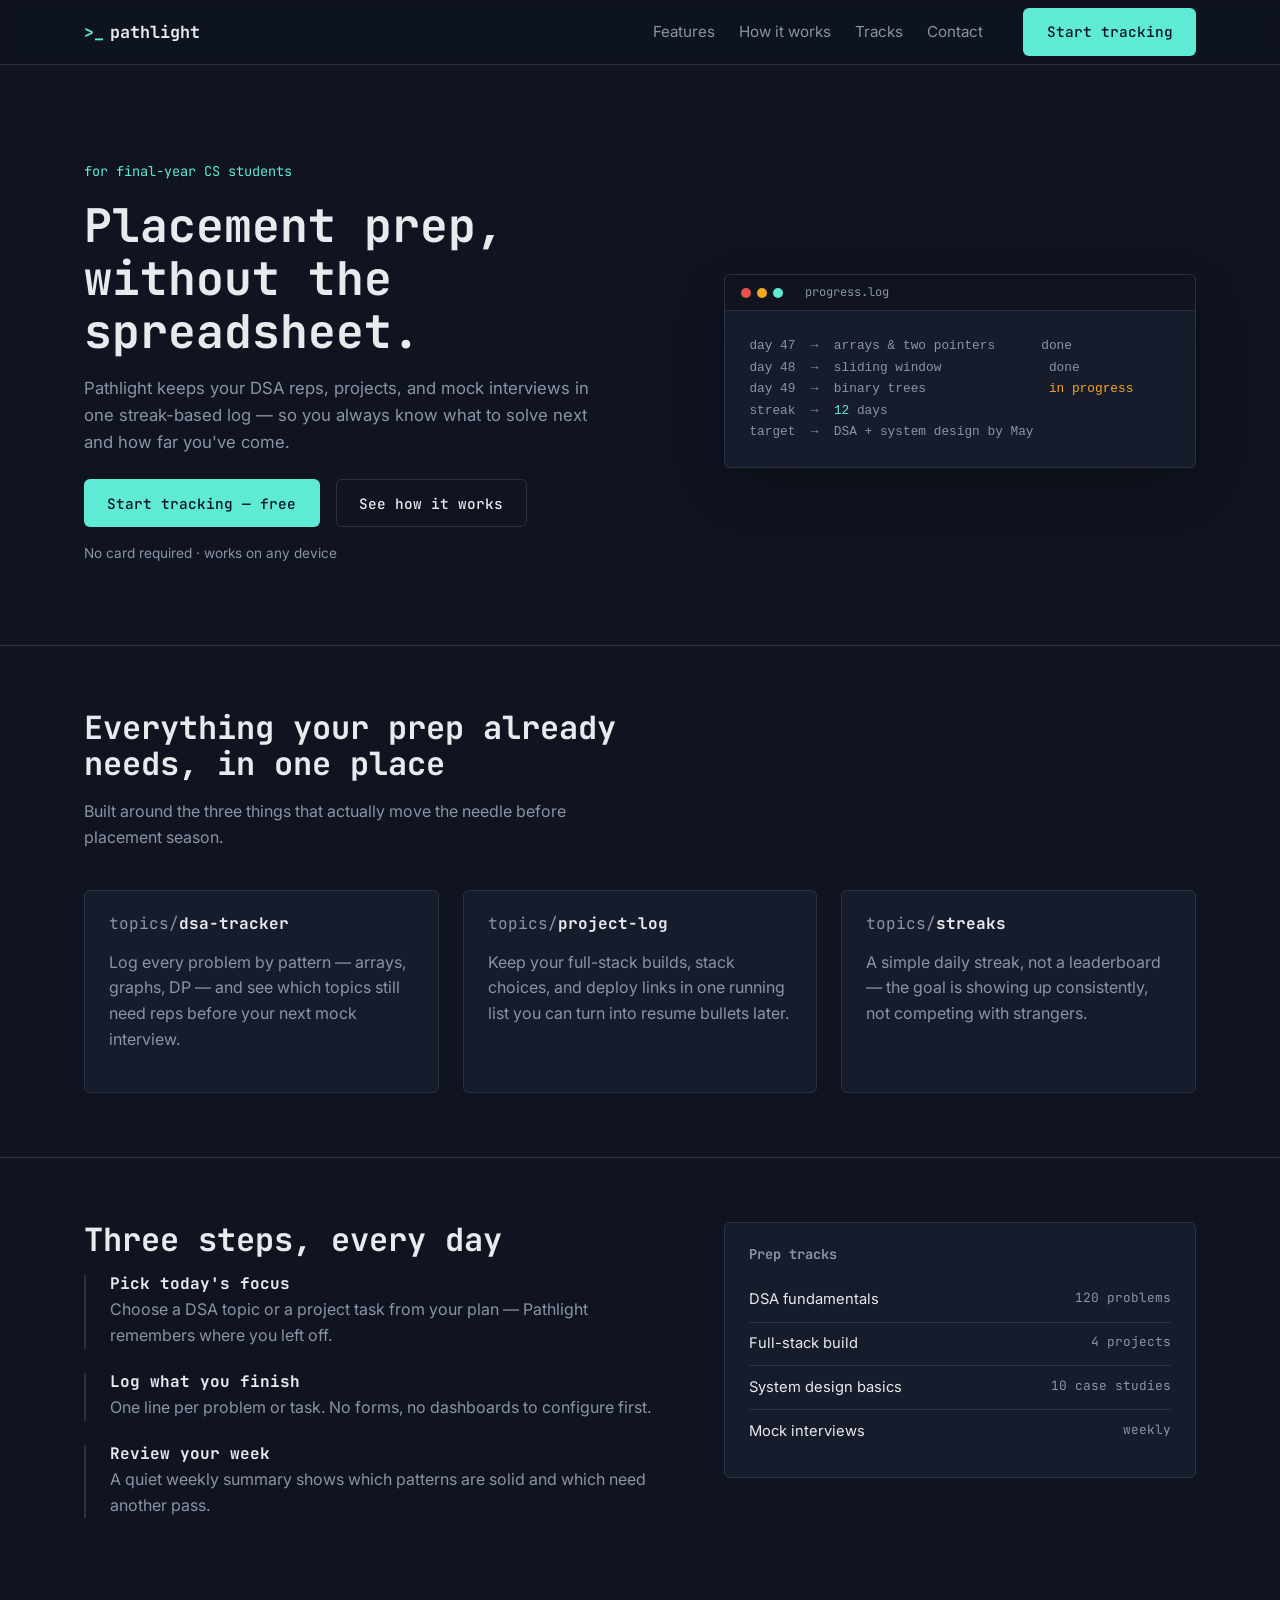
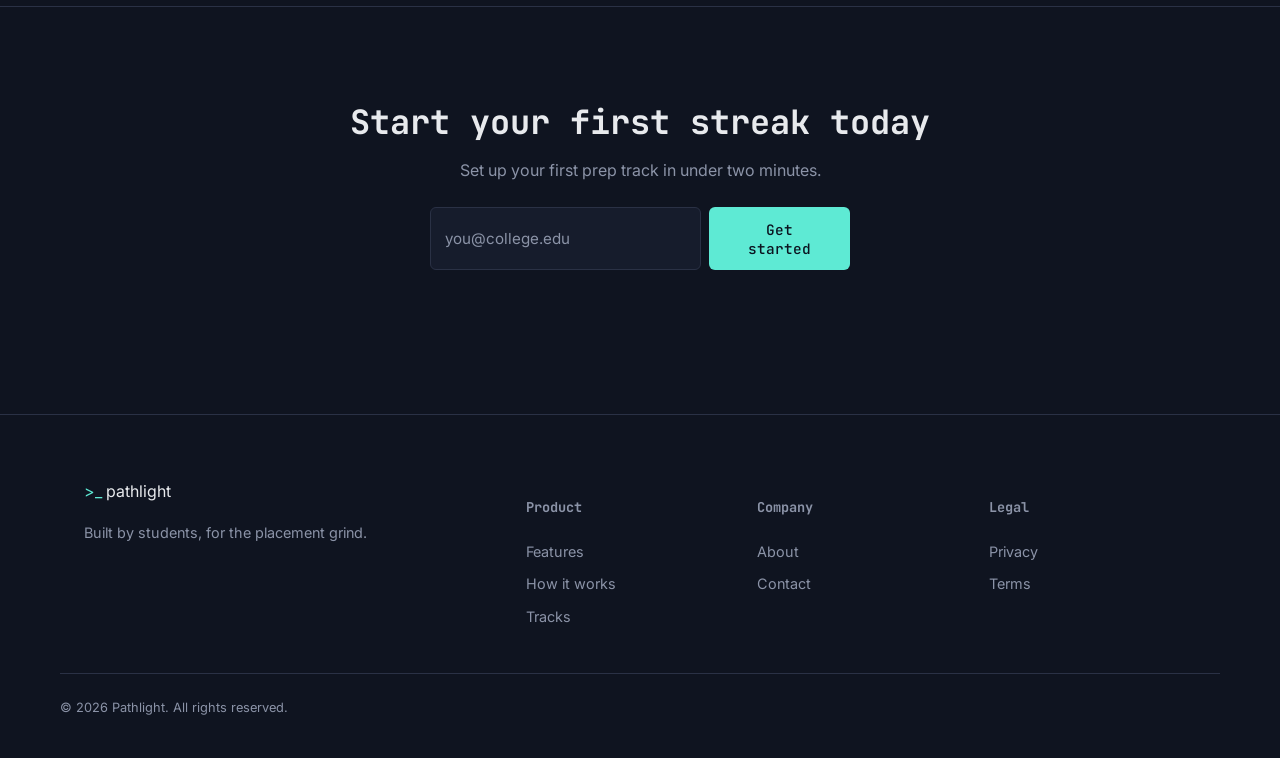
==== index.html @ 76fd3f9a "Add files via upload" ====
<!DOCTYPE html>
<html lang="en">
<head>
  <meta charset="UTF-8">
  <meta name="viewport" content="width=device-width, initial-scale=1.0">
  <title>Pathlight — Track your placement prep</title>
  <meta name="description" content="Pathlight helps CS students plan, log, and stay consistent with DSA and full-stack interview prep.">
  <link rel="stylesheet" href="styles.css">
  <link rel="preconnect" href="https://fonts.googleapis.com">
  <link href="https://fonts.googleapis.com/css2?family=JetBrains+Mono:wght@400;500;700&family=Inter:wght@400;500;600;700&display=swap" rel="stylesheet">
</head>
<body>

  <!-- ============ HEADER / NAV ============ -->
  <header class="site-header">
    <div class="container header-inner">
      <a href="#top" class="logo">
        <span class="logo-mark">&gt;_</span>
        <span class="logo-text">pathlight</span>
      </a>

      <!-- Nav links: hidden on mobile behind the toggle button -->
      <nav class="nav" id="primary-nav">
        <ul class="nav-list">
          <li><a href="#features">Features</a></li>
          <li><a href="#how-it-works">How it works</a></li>
          <li><a href="#tracks">Tracks</a></li>
          <li><a href="#footer">Contact</a></li>
        </ul>
        <a href="#signup" class="btn btn-primary nav-cta">Start tracking</a>
      </nav>

      <!-- Hamburger / close button toggled with JS for small screens -->
      <button class="nav-toggle" id="nav-toggle" aria-label="Toggle navigation menu" aria-expanded="false" aria-controls="primary-nav">
        <span class="nav-toggle-bar">jnkj</span>
        <span class="nav-toggle-bar">vbrgbtfgngdhnh</span>
        <span class="nav-toggle-bar"></span>
      </button>
    </div>
  </header>

  <main id="top">

    <!-- ============ HERO ============ -->
    <section class="hero">
      <div class="container hero-inner">
        <div class="hero-copy">
          <p class="hero-kicker">for final-year CS students</p>
          <h1>Placement prep, <br>without the spreadsheet.</h1>
          <p class="hero-sub">Pathlight keeps your DSA reps, projects, and mock interviews in one streak-based log — so you always know what to solve next and how far you've come.</p>
          <div class="hero-actions">
            <a href="#signup" class="btn btn-primary">Start tracking — free</a>
            <a href="#how-it-works" class="btn btn-ghost">See how it works</a>
          </div>
          <p class="hero-note">No card required · works on any device</p>
        </div>

        <!-- Decorative code-editor style panel -->
        <div class="hero-visual" aria-hidden="true">
          <div class="code-window">
            <div class="code-window-bar">
              <span class="dot dot-red"></span>
              <span class="dot dot-amber"></span>
              <span class="dot dot-green"></span>
              <span class="code-window-title">progress.log</span>
            </div>
            <pre class="code-window-body"><code>day 47  →  arrays & two pointers      done
day 48  →  sliding window              done
day 49  →  binary trees                <span class="tok-active">in progress</span>
streak  →  <span class="tok-num">12</span> days
target  →  DSA + system design by May
</code></pre>
          </div>
        </div>
      </div>
    </section>

    <!-- ============ FEATURE HIGHLIGHTS ============ -->
    <section class="features" id="features">
      <div class="container">
        <h2 class="section-title">Everything your prep already needs, in one place</h2>
        <p class="section-sub">Built around the three things that actually move the needle before placement season.</p>

        <div class="feature-grid">
          <article class="feature-card">
            <h3 class="feature-title"><span class="feature-tag">topics/</span>dsa-tracker</h3>
            <p>Log every problem by pattern — arrays, graphs, DP — and see which topics still need reps before your next mock interview.</p>
          </article>

          <article class="feature-card">
            <h3 class="feature-title"><span class="feature-tag">topics/</span>project-log</h3>
            <p>Keep your full-stack builds, stack choices, and deploy links in one running list you can turn into resume bullets later.</p>
          </article>

          <article class="feature-card">
            <h3 class="feature-title"><span class="feature-tag">topics/</span>streaks</h3>
            <p>A simple daily streak, not a leaderboard — the goal is showing up consistently, not competing with strangers.</p>
          </article>
        </div>
      </div>
    </section>

    <!-- ============ HOW IT WORKS ============ -->
    <section class="how-it-works" id="how-it-works">
      <div class="container how-inner">
        <div class="how-copy">
          <h2 class="section-title">Three steps, every day</h2>
          <ol class="how-steps">
            <li>
              <h3>Pick today's focus</h3>
              <p>Choose a DSA topic or a project task from your plan — Pathlight remembers where you left off.</p>
            </li>
            <li>
              <h3>Log what you finish</h3>
              <p>One line per problem or task. No forms, no dashboards to configure first.</p>
            </li>
            <li>
              <h3>Review your week</h3>
              <p>A quiet weekly summary shows which patterns are solid and which need another pass.</p>
            </li>
          </ol>
        </div>

        <div class="tracks-panel" id="tracks">
          <h3 class="tracks-heading">Prep tracks</h3>
          <ul class="tracks-list">
            <li><span class="tracks-name">DSA fundamentals</span><span class="tracks-meta">120 problems</span></li>
            <li><span class="tracks-name">Full-stack build</span><span class="tracks-meta">4 projects</span></li>
            <li><span class="tracks-name">System design basics</span><span class="tracks-meta">10 case studies</span></li>
            <li><span class="tracks-name">Mock interviews</span><span class="tracks-meta">weekly</span></li>
          </ul>
        </div>
      </div>
    </section>

    <!-- ============ SIGNUP / CTA ============ -->
    <section class="cta-band" id="signup">
      <div class="container cta-inner">
        <h2>Start your first streak today</h2>
        <p>Set up your first prep track in under two minutes.</p>
        <form class="signup-form" id="signup-form">
          <label for="email" class="visually-hidden">Email address</label>
          <input type="email" id="email" name="email" placeholder="you@college.edu" required>
          <button type="submit" class="btn btn-primary">Get started</button>
        </form>
        <p class="form-status" id="form-status" role="status"></p>
      </div>
    </section>

  </main>

  <!-- ============ FOOTER ============ -->
  <footer class="site-footer" id="footer">
    <div class="container footer-inner">
      <div class="footer-brand">
        <span class="logo-mark">&gt;_</span>
        <span class="logo-text">pathlight</span>
        <p class="footer-tagline">Built by students, for the placement grind.</p>
      </div>

      <div class="footer-links">
        <div class="footer-col">
          <h4>Product</h4>
          <a href="#features">Features</a>
          <a href="#how-it-works">How it works</a>
          <a href="#tracks">Tracks</a>
        </div>
        <div class="footer-col">
          <h4>Company</h4>
          <a href="#">About</a>
          <a href="#">Contact</a>
        </div>
        <div class="footer-col">
          <h4>Legal</h4>
          <a href="#">Privacy</a>
          <a href="#">Terms</a>
        </div>
      </div>
    </div>
    <div class="container footer-bottom">
      <p>&copy; 2026 Pathlight. All rights reserved.</p>
    </div>
  </footer>

  <script src="script.js"></script>
</body>
</html>
---- styles.css ----
/* ==========================================================================
   DESIGN TOKENS
   Dark "code editor" palette: deep navy background, cyan accent for actions,
   amber reserved only for the "in progress" / streak highlight moments.
   ========================================================================== */
:root {
  --color-bg: #0f1420;
  --color-panel: #161c2c;
  --color-panel-border: #2a3145;
  --color-text: #e8eaed;
  --color-text-muted: #8b93a7;
  --color-accent: #5eead4;
  --color-accent-dim: #2f7f74;
  --color-amber: #f5a623;

  --font-mono: 'JetBrains Mono', ui-monospace, 'SFMono-Regular', Menlo, monospace;
  --font-sans: 'Inter', -apple-system, BlinkMacSystemFont, 'Segoe UI', sans-serif;

  --max-width: 1160px;
  --radius: 6px;
  --space-1: 0.5rem;
  --space-2: 1rem;
  --space-3: 1.5rem;
  --space-4: 2.5rem;
  --space-5: 4rem;
  --space-6: 6rem;
}

/* ==========================================================================
   RESET / BASE
   ========================================================================== */
*, *::before, *::after { box-sizing: border-box; }

html { scroll-behavior: smooth; }

body {
  margin: 0;
  background: var(--color-bg);
  color: var(--color-text);
  font-family: var(--font-sans);
  line-height: 1.6;
  -webkit-font-smoothing: antialiased;
}

h1, h2, h3 {
  font-family: var(--font-mono);
  font-weight: 700;
  line-height: 1.15;
  margin: 0 0 var(--space-2);
}

p { margin: 0 0 var(--space-2); color: var(--color-text-muted); }

a { color: inherit; text-decoration: none; }

ul, ol { list-style: none; margin: 0; padding: 0; }

img { max-width: 100%; display: block; }

/* Respect reduced-motion preference */
@media (prefers-reduced-motion: reduce) {
  html { scroll-behavior: auto; }
  * { animation-duration: 0.01ms !important; transition-duration: 0.01ms !important; }
}

/* Visible keyboard focus everywhere */
a:focus-visible,
button:focus-visible,
input:focus-visible {
  outline: 2px solid var(--color-accent);
  outline-offset: 2px;
}

.visually-hidden {
  position: absolute;
  width: 1px; height: 1px;
  padding: 0; margin: -1px;
  overflow: hidden;
  clip: rect(0,0,0,0);
  white-space: nowrap;
  border: 0;
}

.container {
  max-width: var(--max-width);
  margin: 0 auto;
  padding: 0 var(--space-3);
}

/* ==========================================================================
   BUTTONS
   ========================================================================== */
.btn {
  display: inline-flex;
  align-items: center;
  justify-content: center;
  padding: 0.7rem 1.4rem;
  border-radius: var(--radius);
  font-family: var(--font-mono);
  font-size: 0.9rem;
  font-weight: 500;
  border: 1px solid transparent;
  cursor: pointer;
  transition: background-color 0.15s ease, border-color 0.15s ease, color 0.15s ease;
}

.btn-primary {
  background: var(--color-accent);
  color: #0b1420;
}
.btn-primary:hover { background: #7ff2df; }

.btn-ghost {
  background: transparent;
  color: var(--color-text);
  border-color: var(--color-panel-border);
}
.btn-ghost:hover { border-color: var(--color-accent); color: var(--color-accent); }

/* ==========================================================================
   HEADER / NAV
   ========================================================================== */
.site-header {
  position: sticky;
  top: 0;
  z-index: 50;
  background: rgba(15, 20, 32, 0.9);
  backdrop-filter: blur(8px);
  border-bottom: 1px solid var(--color-panel-border);
}

.header-inner {
  display: flex;
  align-items: center;
  justify-content: space-between;
  height: 64px;
}

.logo {
  display: flex;
  align-items: center;
  gap: 0.4rem;
  font-family: var(--font-mono);
  font-weight: 700;
  font-size: 1.05rem;
}
.logo-mark { color: var(--color-accent); }

.nav {
  display: flex;
  align-items: center;
  gap: var(--space-4);
}

.nav-list {
  display: flex;
  gap: var(--space-3);
}

.nav-list a {
  font-size: 0.95rem;
  color: var(--color-text-muted);
  transition: color 0.15s ease;
}
.nav-list a:hover { color: var(--color-text); }

.nav-toggle {
  display: none;
  flex-direction: column;
  justify-content: center;
  gap: 5px;
  width: 40px;
  height: 40px;
  background: transparent;
  border: 1px solid var(--color-panel-border);
  border-radius: var(--radius);
  cursor: pointer;
}

.nav-toggle-bar {
  display: block;
  width: 18px;
  height: 2px;
  margin: 0 auto;
  background: var(--color-text);
  transition: transform 0.2s ease, opacity 0.2s ease;
}

/* Toggle button morphs into an X when the menu is open */
.nav-toggle[aria-expanded="true"] .nav-toggle-bar:nth-child(1) {
  transform: translateY(7px) rotate(45deg);
}
.nav-toggle[aria-expanded="true"] .nav-toggle-bar:nth-child(2) {
  opacity: 0;
}
.nav-toggle[aria-expanded="true"] .nav-toggle-bar:nth-child(3) {
  transform: translateY(-7px) rotate(-45deg);
}

/* ==========================================================================
   HERO
   ========================================================================== */
.hero { padding: var(--space-6) 0 var(--space-5); }

.hero-inner {
  display: grid;
  grid-template-columns: 1.1fr 0.9fr;
  gap: var(--space-5);
  align-items: center;
}

.hero-kicker {
  font-family: var(--font-mono);
  color: var(--color-accent);
  font-size: 0.85rem;
  margin-bottom: var(--space-2);
}

.hero h1 {
  font-size: clamp(2rem, 4vw, 2.9rem);
  max-width: 16ch;
}

.hero-sub {
  max-width: 46ch;
  font-size: 1.05rem;
}

.hero-actions {
  display: flex;
  flex-wrap: wrap;
  gap: var(--space-2);
  margin: var(--space-3) 0 var(--space-2);
}

.hero-note {
  font-size: 0.85rem;
  color: var(--color-text-muted);
}

/* Code-editor decorative panel */
.code-window {
  background: var(--color-panel);
  border: 1px solid var(--color-panel-border);
  border-radius: var(--radius);
  overflow: hidden;
  box-shadow: 0 20px 60px -20px rgba(0,0,0,0.6);
}

.code-window-bar {
  display: flex;
  align-items: center;
  gap: 6px;
  padding: var(--space-1) var(--space-2);
  background: #10141f;
  border-bottom: 1px solid var(--color-panel-border);
}

.dot { width: 10px; height: 10px; border-radius: 50%; }
.dot-red { background: #e5534b; }
.dot-amber { background: var(--color-amber); }
.dot-green { background: var(--color-accent); }

.code-window-title {
  margin-left: var(--space-2);
  font-family: var(--font-mono);
  font-size: 0.75rem;
  color: var(--color-text-muted);
}

.code-window-body {
  margin: 0;
  padding: var(--space-3);
  font-family: var(--font-mono);
  font-size: 0.8rem;
  color: var(--color-text-muted);
  overflow-x: auto;
}

.tok-active { color: var(--color-amber); }
.tok-num { color: var(--color-accent); }

/* ==========================================================================
   FEATURES
   ========================================================================== */
.features { padding: var(--space-5) 0; border-top: 1px solid var(--color-panel-border); }

.section-title { font-size: clamp(1.5rem, 3vw, 2rem); max-width: 30ch; }
.section-sub { max-width: 50ch; margin-bottom: var(--space-4); }

.feature-grid {
  display: grid;
  grid-template-columns: repeat(3, 1fr);
  gap: var(--space-3);
}

.feature-card {
  background: var(--color-panel);
  border: 1px solid var(--color-panel-border);
  border-radius: var(--radius);
  padding: var(--space-3);
}

.feature-title {
  font-size: 1rem;
  display: flex;
  flex-wrap: wrap;
}

.feature-tag { color: var(--color-text-muted); font-weight: 400; }

/* ==========================================================================
   HOW IT WORKS + TRACKS
   ========================================================================== */
.how-it-works { padding: var(--space-5) 0; border-top: 1px solid var(--color-panel-border); }

.how-inner {
  display: grid;
  grid-template-columns: 1.1fr 0.9fr;
  gap: var(--space-5);
  align-items: start;
}

.how-steps li {
  padding-left: var(--space-3);
  border-left: 2px solid var(--color-panel-border);
  margin-bottom: var(--space-3);
}

.how-steps h3 { font-size: 1rem; margin-bottom: 0.25rem; }

.tracks-panel {
  background: var(--color-panel);
  border: 1px solid var(--color-panel-border);
  border-radius: var(--radius);
  padding: var(--space-3);
}

.tracks-heading {
  font-size: 0.85rem;
  color: var(--color-text-muted);
  margin-bottom: var(--space-2);
}

.tracks-list li {
  display: flex;
  justify-content: space-between;
  padding: 0.6rem 0;
  border-bottom: 1px solid var(--color-panel-border);
  font-size: 0.92rem;
}
.tracks-list li:last-child { border-bottom: none; }

.tracks-meta { color: var(--color-text-muted); font-family: var(--font-mono); font-size: 0.8rem; }

/* ==========================================================================
   CTA / SIGNUP
   ========================================================================== */
.cta-band {
  padding: var(--space-6) 0;
  border-top: 1px solid var(--color-panel-border);
  text-align: center;
}

.cta-inner h2 { font-size: clamp(1.5rem, 3vw, 2.1rem); }

.signup-form {
  display: flex;
  gap: var(--space-1);
  max-width: 420px;
  margin: var(--space-3) auto 0;
}

.signup-form input {
  flex: 1;
  padding: 0.7rem 0.9rem;
  background: var(--color-panel);
  border: 1px solid var(--color-panel-border);
  border-radius: var(--radius);
  color: var(--color-text);
  font-family: var(--font-sans);
  font-size: 0.95rem;
}

.signup-form input::placeholder { color: var(--color-text-muted); }

.form-status {
  margin-top: var(--space-2);
  font-size: 0.85rem;
  color: var(--color-accent);
  min-height: 1.2em;
}

/* ==========================================================================
   FOOTER
   ========================================================================== */
.site-footer {
  border-top: 1px solid var(--color-panel-border);
  padding-top: var(--space-5);
}

.footer-inner {
  display: grid;
  grid-template-columns: 1.2fr 2fr;
  gap: var(--space-4);
  padding-bottom: var(--space-4);
}

.footer-tagline { margin-top: var(--space-2); font-size: 0.9rem; }

.footer-links {
  display: grid;
  grid-template-columns: repeat(3, 1fr);
  gap: var(--space-3);
}

.footer-col h4 {
  font-family: var(--font-mono);
  font-size: 0.85rem;
  color: var(--color-text-muted);
  margin-bottom: var(--space-2);
}

.footer-col a {
  display: block;
  padding: 0.3rem 0;
  color: var(--color-text-muted);
  font-size: 0.9rem;
}
.footer-col a:hover { color: var(--color-text); }

.footer-bottom {
  border-top: 1px solid var(--color-panel-border);
  padding: var(--space-3) 0;
  font-size: 0.8rem;
  color: var(--color-text-muted);
}

/* ==========================================================================
   RESPONSIVE — TABLET
   ========================================================================== */
@media (max-width: 900px) {
  .hero-inner { grid-template-columns: 1fr; }
  .hero-visual { order: -1; }
  .how-inner { grid-template-columns: 1fr; }
  .feature-grid { grid-template-columns: repeat(2, 1fr); }
  .footer-inner { grid-template-columns: 1fr; }
}

/* ==========================================================================
   RESPONSIVE — MOBILE
   Nav collapses into a slide-down panel controlled by script.js
   ========================================================================== */
@media (max-width: 640px) {
  .nav-toggle { display: flex; }

  .nav {
    position: absolute;
    top: 64px;
    left: 0;
    right: 0;
    flex-direction: column;
    align-items: stretch;
    gap: 0;
    background: var(--color-bg);
    border-bottom: 1px solid var(--color-panel-border);
    padding: var(--space-2) var(--space-3) var(--space-3);
    transform: translateY(-8px);
    opacity: 0;
    pointer-events: none;
    transition: transform 0.18s ease, opacity 0.18s ease;
  }

  .nav.is-open {
    transform: translateY(0);
    opacity: 1;
    pointer-events: auto;
  }

  .nav-list {
    flex-direction: column;
    gap: 0;
  }

  .nav-list a {
    display: block;
    padding: 0.75rem 0;
    border-bottom: 1px solid var(--color-panel-border);
  }

  .nav-cta { margin-top: var(--space-2); align-self: flex-start; }

  .feature-grid { grid-template-columns: 1fr; }
  .footer-links { grid-template-columns: 1fr 1fr; }
  .signup-form { flex-direction: column; }
}
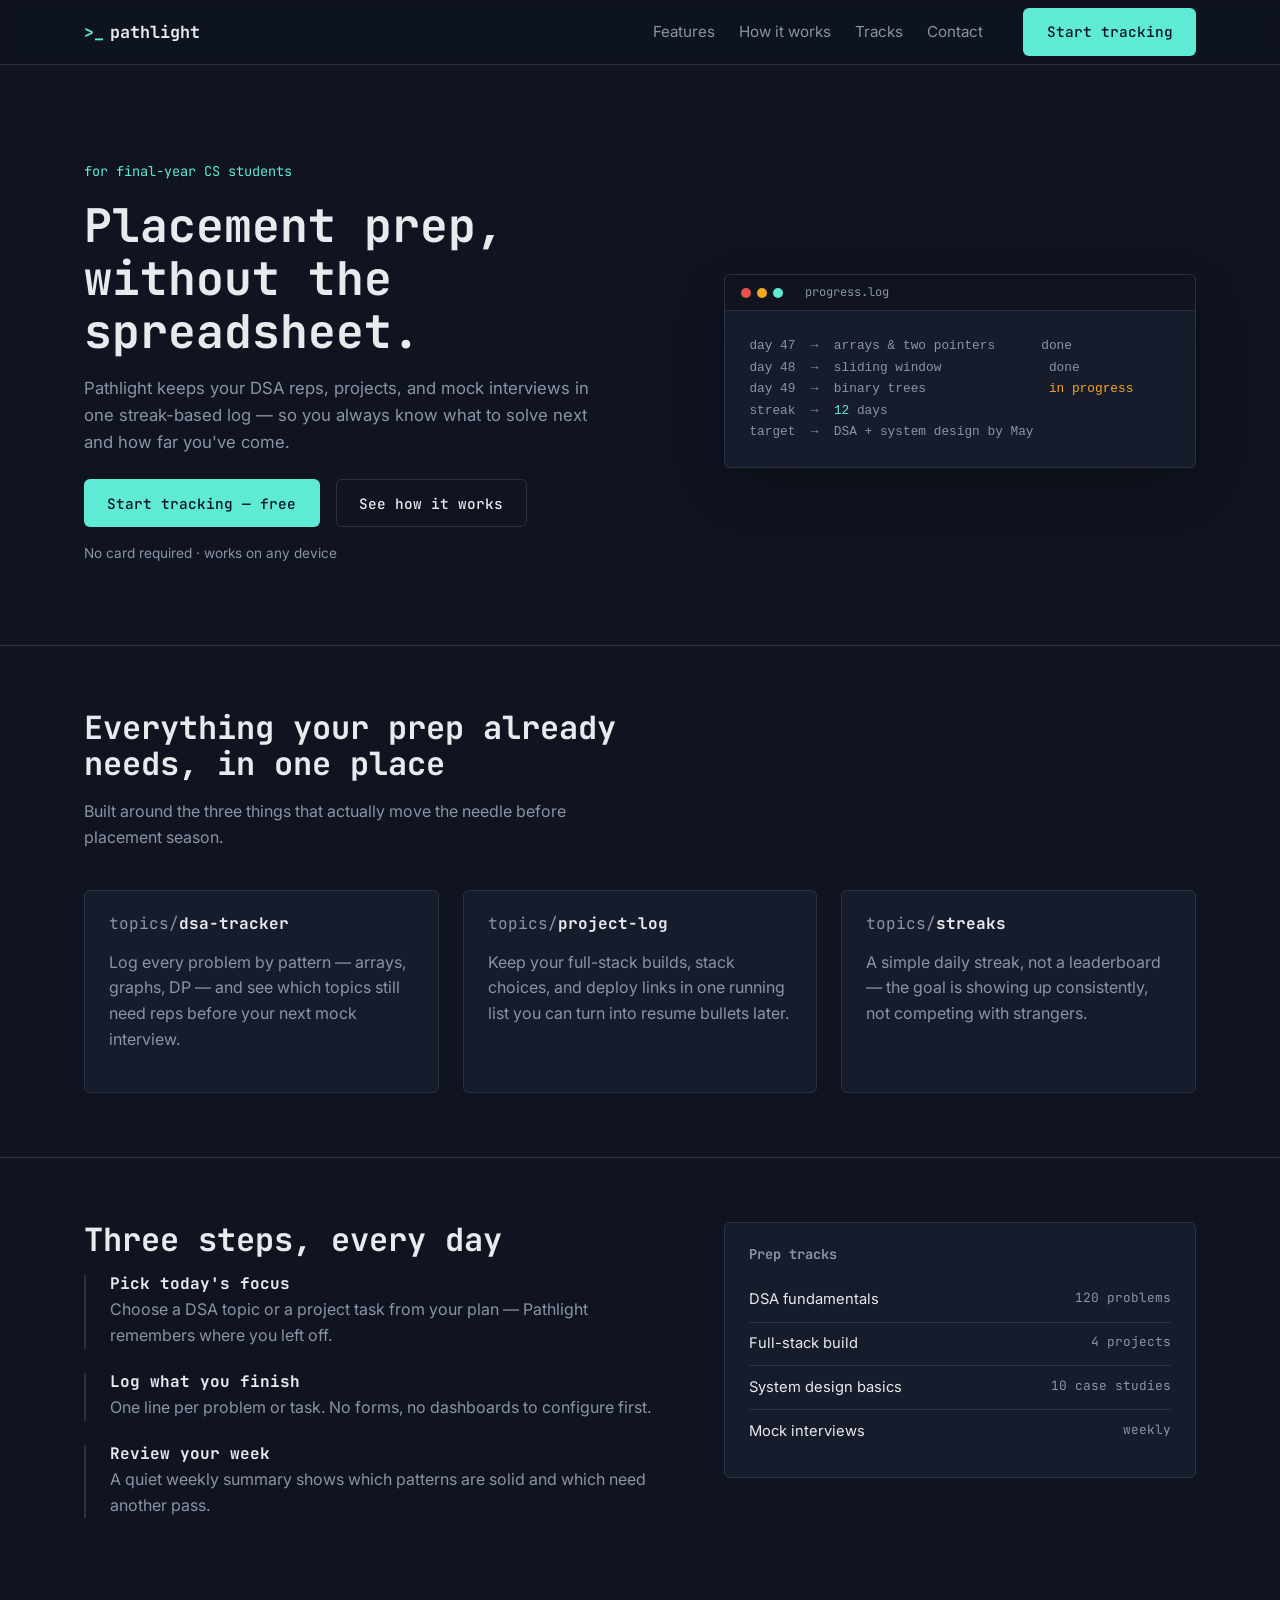
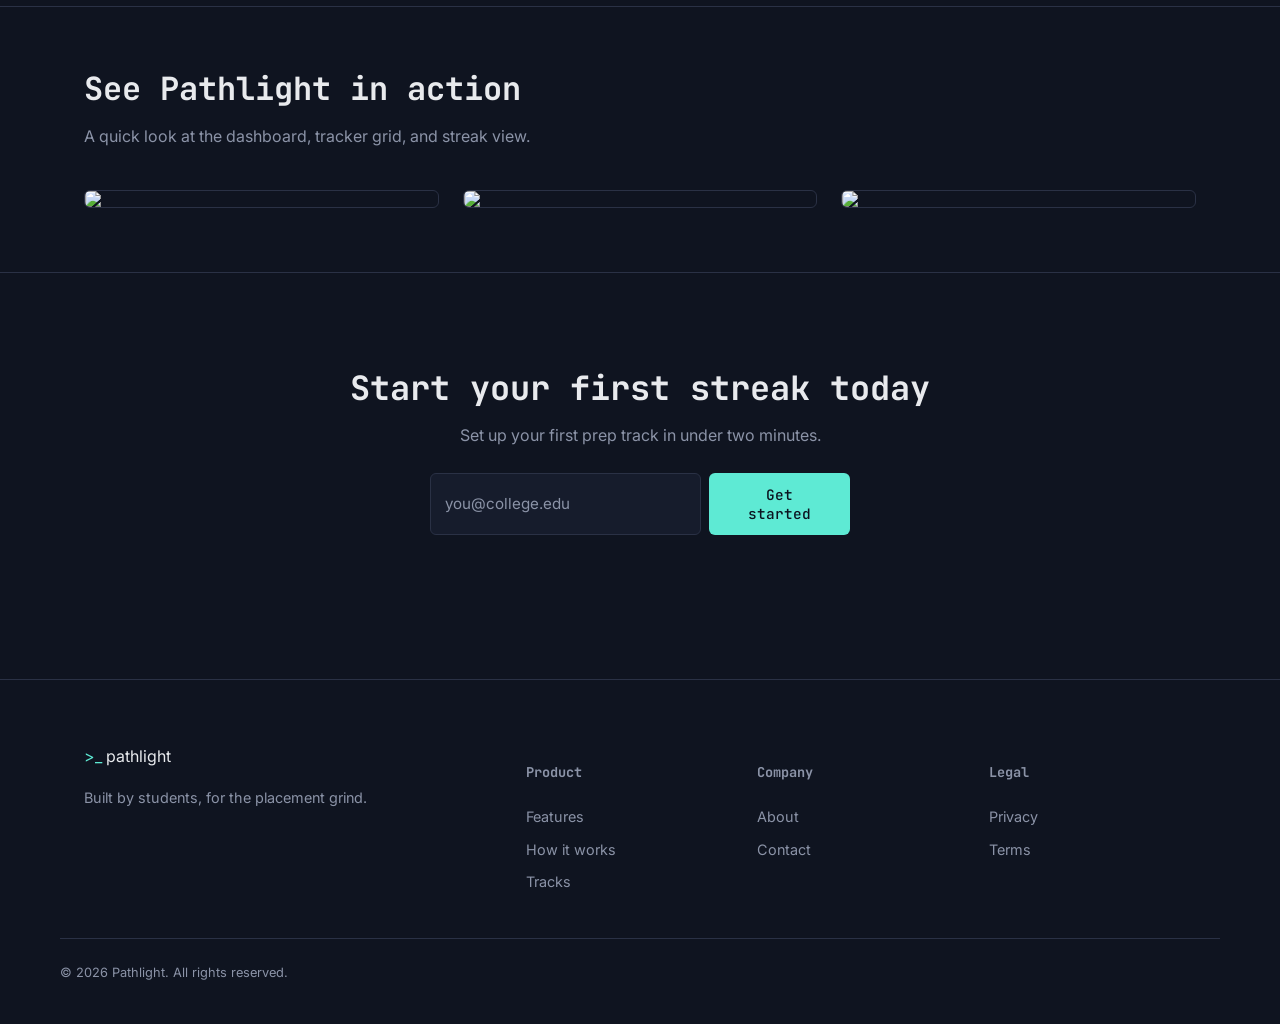
==== commit 0def8f65: "Add files via upload" ====
--- a/index.html
+++ b/index.html
@@ -133,6 +133,20 @@
       </div>
     </section>
 
+    <!-- ============ PRODUCT PREVIEW ============ -->
+    <section class="showcase" id="showcase">
+      <div class="container">
+        <h2 class="section-title">See Pathlight in action</h2>
+        <p class="section-sub">A quick look at the dashboard, tracker grid, and streak view.</p>
+
+        <div class="showcase-grid">
+          <img src="assets/preview-dashboard.png">
+          <img src="assets/preview-tracker.png">
+          <img src="assets/preview-streaks.png">
+        </div>
+      </div>
+    </section>
+
     <!-- ============ SIGNUP / CTA ============ -->
     <section class="cta-band" id="signup">
       <div class="container cta-inner">
--- a/styles.css
+++ b/styles.css
@@ -494,3 +494,25 @@
   .footer-links { grid-template-columns: 1fr 1fr; }
   .signup-form { flex-direction: column; }
 }
+
+/* ==========================================================================
+   PRODUCT PREVIEW / SHOWCASE
+   ========================================================================== */
+.showcase { padding: var(--space-5) 0; border-top: 1px solid var(--color-panel-border); }
+
+.showcase-grid {
+  display: grid;
+  grid-template-columns: repeat(3, 1fr);
+  gap: var(--space-3);
+}
+
+.showcase-grid img {
+  width: 100%;
+  border-radius: var(--radius);
+  border: 1px solid var(--color-panel-border);
+  display: block;
+}
+
+@media (max-width: 900px) {
+  .showcase-grid { grid-template-columns: 1fr; }
+}
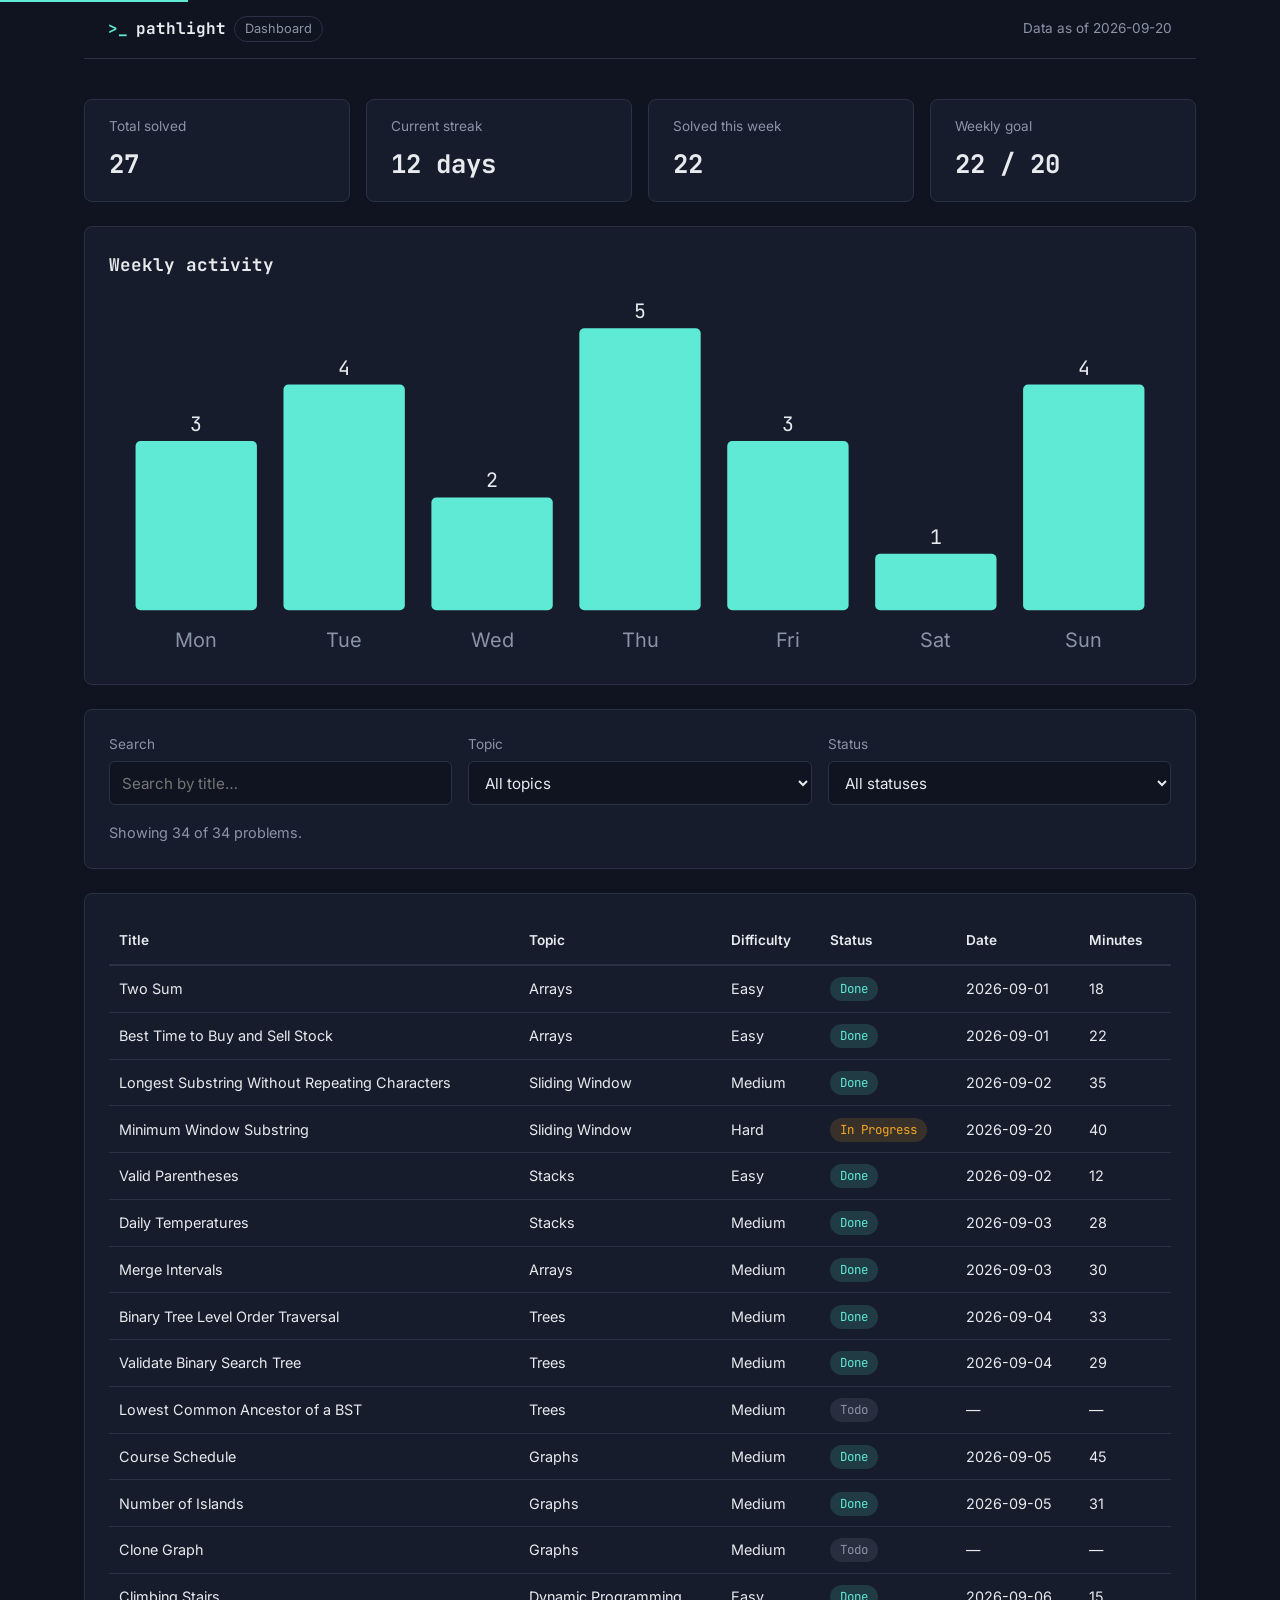
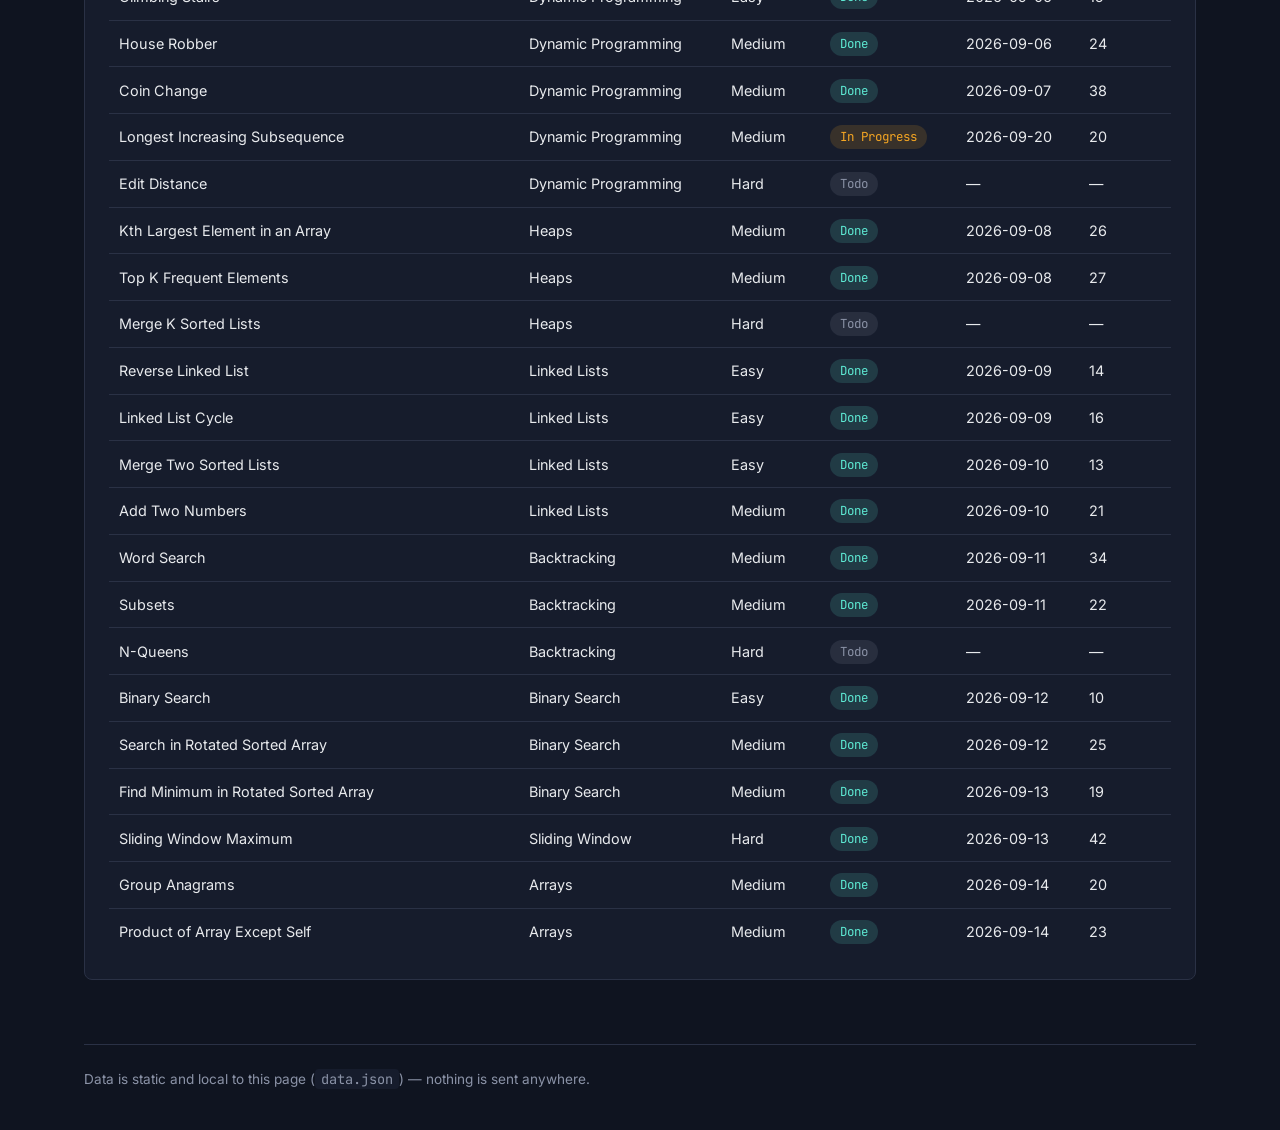
==== commit 4a05f580: "Add files via upload" ====
--- a/index.html
+++ b/index.html
@@ -1,201 +1,160 @@
 <!DOCTYPE html>
 <html lang="en">
 <head>
-  <meta charset="UTF-8">
-  <meta name="viewport" content="width=device-width, initial-scale=1.0">
-  <title>Pathlight — Track your placement prep</title>
-  <meta name="description" content="Pathlight helps CS students plan, log, and stay consistent with DSA and full-stack interview prep.">
-  <link rel="stylesheet" href="styles.css">
-  <link rel="preconnect" href="https://fonts.googleapis.com">
-  <link href="https://fonts.googleapis.com/css2?family=JetBrains+Mono:wght@400;500;700&family=Inter:wght@400;500;600;700&display=swap" rel="stylesheet">
+<meta charset="UTF-8">
+<meta name="viewport" content="width=device-width, initial-scale=1.0">
+<title>Pathlight Dashboard — DSA progress tracker</title>
+<meta name="description" content="A placement-prep dashboard tracking DSA problems solved, streaks and weekly activity.">
+
+<link rel="stylesheet" href="styles.min.b9ebe085.css">
+
+<!-- Font request kept to the weights actually used (lesson from Week 4):
+     JetBrains Mono 400/500/700 and Inter 400 only. Loaded non-blocking via
+     preload + swap so it never delays first paint. -->
+<link rel="preconnect" href="https://fonts.googleapis.com">
+<link rel="preconnect" href="https://fonts.gstatic.com" crossorigin>
+<link rel="preload" as="style"
+      href="https://fonts.googleapis.com/css2?family=JetBrains+Mono:wght@400;500;700&family=Inter:wght@400&display=swap"
+      onload="this.onload=null;this.rel='stylesheet'">
+<noscript>
+  <link rel="stylesheet" href="https://fonts.googleapis.com/css2?family=JetBrains+Mono:wght@400;500;700&family=Inter:wght@400&display=swap">
+</noscript>
 </head>
 <body>
 
-  <!-- ============ HEADER / NAV ============ -->
+<a class="skip-link" href="#main-content">Skip to main content</a>
+
+<div class="wrapper">
+
   <header class="site-header">
-    <div class="container header-inner">
-      <a href="#top" class="logo">
-        <span class="logo-mark">&gt;_</span>
+    <div class="header-inner">
+      <div class="brand">
+        <span class="logo-mark" aria-hidden="true">&gt;_</span>
         <span class="logo-text">pathlight</span>
-      </a>
-
-      <!-- Nav links: hidden on mobile behind the toggle button -->
-      <nav class="nav" id="primary-nav">
-        <ul class="nav-list">
-          <li><a href="#features">Features</a></li>
-          <li><a href="#how-it-works">How it works</a></li>
-          <li><a href="#tracks">Tracks</a></li>
-          <li><a href="#footer">Contact</a></li>
-        </ul>
-        <a href="#signup" class="btn btn-primary nav-cta">Start tracking</a>
-      </nav>
-
-      <!-- Hamburger / close button toggled with JS for small screens -->
-      <button class="nav-toggle" id="nav-toggle" aria-label="Toggle navigation menu" aria-expanded="false" aria-controls="primary-nav">
-        <span class="nav-toggle-bar">jnkj</span>
-        <span class="nav-toggle-bar">vbrgbtfgngdhnh</span>
-        <span class="nav-toggle-bar"></span>
-      </button>
+        <span class="page-tag">Dashboard</span>
+      </div>
+      <p class="last-updated">Data as of <span id="generated-date">—</span></p>
     </div>
   </header>
 
-  <main id="top">
+  <main id="main-content">
 
-    <!-- ============ HERO ============ -->
-    <section class="hero">
-      <div class="container hero-inner">
-        <div class="hero-copy">
-          <p class="hero-kicker">for final-year CS students</p>
-          <h1>Placement prep, <br>without the spreadsheet.</h1>
-          <p class="hero-sub">Pathlight keeps your DSA reps, projects, and mock interviews in one streak-based log — so you always know what to solve next and how far you've come.</p>
-          <div class="hero-actions">
-            <a href="#signup" class="btn btn-primary">Start tracking — free</a>
-            <a href="#how-it-works" class="btn btn-ghost">See how it works</a>
-          </div>
-          <p class="hero-note">No card required · works on any device</p>
-        </div>
+    <h1 class="visually-hidden">Pathlight placement-prep dashboard</h1>
 
-        <!-- Decorative code-editor style panel -->
-        <div class="hero-visual" aria-hidden="true">
-          <div class="code-window">
-            <div class="code-window-bar">
-              <span class="dot dot-red"></span>
-              <span class="dot dot-amber"></span>
-              <span class="dot dot-green"></span>
-              <span class="code-window-title">progress.log</span>
-            </div>
-            <pre class="code-window-body"><code>day 47  →  arrays & two pointers      done
-day 48  →  sliding window              done
-day 49  →  binary trees                <span class="tok-active">in progress</span>
-streak  →  <span class="tok-num">12</span> days
-target  →  DSA + system design by May
-</code></pre>
-          </div>
-        </div>
+    <!-- ============ STAT CARDS ============ -->
+    <section class="stats" aria-label="Summary statistics">
+      <div class="stat-card">
+        <p class="stat-label">Total solved</p>
+        <p class="stat-value" id="stat-total">—</p>
+      </div>
+      <div class="stat-card">
+        <p class="stat-label">Current streak</p>
+        <p class="stat-value" id="stat-streak">—</p>
+      </div>
+      <div class="stat-card">
+        <p class="stat-label">Solved this week</p>
+        <p class="stat-value" id="stat-week">—</p>
+      </div>
+      <div class="stat-card">
+        <p class="stat-label">Weekly goal</p>
+        <p class="stat-value" id="stat-goal">—</p>
       </div>
     </section>
 
-    <!-- ============ FEATURE HIGHLIGHTS ============ -->
-    <section class="features" id="features">
-      <div class="container">
-        <h2 class="section-title">Everything your prep already needs, in one place</h2>
-        <p class="section-sub">Built around the three things that actually move the needle before placement season.</p>
+    <!-- ============ CHART ============ -->
+    <section class="panel chart-panel" aria-labelledby="chart-heading">
+      <h2 id="chart-heading">Weekly activity</h2>
+      <div id="chart-container">
+        <!-- Populated by script.js: an SVG bar chart with role="img" and a
+             descriptive aria-label, so the trend is announced as a whole
+             rather than left silent. The exact numbers are also available
+             in the "day-by-day" list right after it for anyone who wants
+             the precise values instead of the visual trend. -->
+      </div>
+      <ul class="chart-data-list visually-hidden" id="chart-data-list">
+        <!-- Text alternative: the same numbers the chart draws, always
+             present in the DOM for screen readers and for users who have
+             JavaScript but prefer text. -->
+      </ul>
+    </section>
 
-        <div class="feature-grid">
-          <article class="feature-card">
-            <h3 class="feature-title"><span class="feature-tag">topics/</span>dsa-tracker</h3>
-            <p>Log every problem by pattern — arrays, graphs, DP — and see which topics still need reps before your next mock interview.</p>
-          </article>
+    <!-- ============ CONTROLS ============ -->
+    <section class="panel controls-panel" aria-labelledby="controls-heading">
+      <h2 id="controls-heading" class="visually-hidden">Filter and search problems</h2>
 
-          <article class="feature-card">
-            <h3 class="feature-title"><span class="feature-tag">topics/</span>project-log</h3>
-            <p>Keep your full-stack builds, stack choices, and deploy links in one running list you can turn into resume bullets later.</p>
-          </article>
+      <div class="controls">
+        <div class="control">
+          <label for="search-input">Search</label>
+          <input type="search" id="search-input" placeholder="Search by title…">
+        </div>
 
-          <article class="feature-card">
-            <h3 class="feature-title"><span class="feature-tag">topics/</span>streaks</h3>
-            <p>A simple daily streak, not a leaderboard — the goal is showing up consistently, not competing with strangers.</p>
-          </article>
+        <div class="control">
+          <label for="topic-filter">Topic</label>
+          <select id="topic-filter">
+            <option value="all">All topics</option>
+          </select>
+        </div>
+
+        <div class="control">
+          <label for="status-filter">Status</label>
+          <select id="status-filter">
+            <option value="all">All statuses</option>
+            <option value="Done">Done</option>
+            <option value="In Progress">In Progress</option>
+            <option value="Todo">Todo</option>
+          </select>
         </div>
       </div>
+
+      <p class="result-count" id="result-count" role="status" aria-live="polite">Loading problems…</p>
     </section>
 
-    <!-- ============ HOW IT WORKS ============ -->
-    <section class="how-it-works" id="how-it-works">
-      <div class="container how-inner">
-        <div class="how-copy">
-          <h2 class="section-title">Three steps, every day</h2>
-          <ol class="how-steps">
-            <li>
-              <h3>Pick today's focus</h3>
-              <p>Choose a DSA topic or a project task from your plan — Pathlight remembers where you left off.</p>
-            </li>
-            <li>
-              <h3>Log what you finish</h3>
-              <p>One line per problem or task. No forms, no dashboards to configure first.</p>
-            </li>
-            <li>
-              <h3>Review your week</h3>
-              <p>A quiet weekly summary shows which patterns are solid and which need another pass.</p>
-            </li>
-          </ol>
-        </div>
+    <!-- ============ DATA TABLE ============ -->
+    <section class="panel table-panel" aria-labelledby="table-heading">
+      <h2 id="table-heading" class="visually-hidden">Problem log</h2>
 
-        <div class="tracks-panel" id="tracks">
-          <h3 class="tracks-heading">Prep tracks</h3>
-          <ul class="tracks-list">
-            <li><span class="tracks-name">DSA fundamentals</span><span class="tracks-meta">120 problems</span></li>
-            <li><span class="tracks-name">Full-stack build</span><span class="tracks-meta">4 projects</span></li>
-            <li><span class="tracks-name">System design basics</span><span class="tracks-meta">10 case studies</span></li>
-            <li><span class="tracks-name">Mock interviews</span><span class="tracks-meta">weekly</span></li>
-          </ul>
-        </div>
-      </div>
-    </section>
-
-    <!-- ============ PRODUCT PREVIEW ============ -->
-    <section class="showcase" id="showcase">
-      <div class="container">
-        <h2 class="section-title">See Pathlight in action</h2>
-        <p class="section-sub">A quick look at the dashboard, tracker grid, and streak view.</p>
-
-        <div class="showcase-grid">
-          <img src="assets/preview-dashboard.png">
-          <img src="assets/preview-tracker.png">
-          <img src="assets/preview-streaks.png">
-        </div>
-      </div>
-    </section>
-
-    <!-- ============ SIGNUP / CTA ============ -->
-    <section class="cta-band" id="signup">
-      <div class="container cta-inner">
-        <h2>Start your first streak today</h2>
-        <p>Set up your first prep track in under two minutes.</p>
-        <form class="signup-form" id="signup-form">
-          <label for="email" class="visually-hidden">Email address</label>
-          <input type="email" id="email" name="email" placeholder="you@college.edu" required>
-          <button type="submit" class="btn btn-primary">Get started</button>
-        </form>
-        <p class="form-status" id="form-status" role="status"></p>
+      <div class="table-scroll">
+        <table id="problems-table">
+          <caption class="visually-hidden">
+            DSA problem log — sortable by column, filterable by topic, status and title search
+          </caption>
+          <thead>
+            <tr>
+              <th scope="col" aria-sort="none">
+                <button type="button" class="sort-btn" data-key="title">Title <span class="sort-indicator" aria-hidden="true"></span></button>
+              </th>
+              <th scope="col" aria-sort="none">
+                <button type="button" class="sort-btn" data-key="topic">Topic <span class="sort-indicator" aria-hidden="true"></span></button>
+              </th>
+              <th scope="col" aria-sort="none">
+                <button type="button" class="sort-btn" data-key="difficulty">Difficulty <span class="sort-indicator" aria-hidden="true"></span></button>
+              </th>
+              <th scope="col" aria-sort="none">
+                <button type="button" class="sort-btn" data-key="status">Status <span class="sort-indicator" aria-hidden="true"></span></button>
+              </th>
+              <th scope="col" aria-sort="none">
+                <button type="button" class="sort-btn" data-key="date">Date <span class="sort-indicator" aria-hidden="true"></span></button>
+              </th>
+              <th scope="col" aria-sort="none">
+                <button type="button" class="sort-btn" data-key="minutes">Minutes <span class="sort-indicator" aria-hidden="true"></span></button>
+              </th>
+            </tr>
+          </thead>
+          <tbody id="problems-tbody">
+            <tr><td colspan="6">Loading…</td></tr>
+          </tbody>
+        </table>
       </div>
     </section>
 
   </main>
 
-  <!-- ============ FOOTER ============ -->
-  <footer class="site-footer" id="footer">
-    <div class="container footer-inner">
-      <div class="footer-brand">
-        <span class="logo-mark">&gt;_</span>
-        <span class="logo-text">pathlight</span>
-        <p class="footer-tagline">Built by students, for the placement grind.</p>
-      </div>
-
-      <div class="footer-links">
-        <div class="footer-col">
-          <h4>Product</h4>
-          <a href="#features">Features</a>
-          <a href="#how-it-works">How it works</a>
-          <a href="#tracks">Tracks</a>
-        </div>
-        <div class="footer-col">
-          <h4>Company</h4>
-          <a href="#">About</a>
-          <a href="#">Contact</a>
-        </div>
-        <div class="footer-col">
-          <h4>Legal</h4>
-          <a href="#">Privacy</a>
-          <a href="#">Terms</a>
-        </div>
-      </div>
-    </div>
-    <div class="container footer-bottom">
-      <p>&copy; 2026 Pathlight. All rights reserved.</p>
-    </div>
+  <footer class="site-footer">
+    <p>Data is static and local to this page (<code>data.json</code>) — nothing is sent anywhere.</p>
   </footer>
 
-  <script src="script.js"></script>
+</div>
+
+<script src="script.min.cd6ac412.js" defer></script>
 </body>
 </html>
--- a/styles.min.b9ebe085.css
+++ b/styles.min.b9ebe085.css
@@ -0,0 +1 @@
+:root{--color-bg:#0f1420;--color-panel:#161c2c;--color-panel-border:#2a3145;--color-text:#e8eaed;--color-text-muted:#8b93a7;--color-accent:#5eead4;--color-accent-ink:#0b1420;--color-amber:#f5a623;--color-danger:#e5534b;--font-mono:'JetBrains Mono',ui-monospace,'SFMono-Regular',Menlo,monospace;--font-sans:'Inter',-apple-system,BlinkMacSystemFont,'Segoe UI',sans-serif;--radius:8px;--max-width:1160px;--space-1:0.5rem;--space-2:1rem;--space-3:1.5rem;--space-4:2.5rem}*{box-sizing:border-box}body{margin:0;background:var(--color-bg);color:var(--color-text);font-family:var(--font-sans);line-height:1.6;-webkit-font-smoothing:antialiased}h1,h2{font-family:var(--font-mono);margin:0 0 var(--space-2)}p{margin:0 0 var(--space-2)}.wrapper{max-width:var(--max-width);margin:0 auto;padding:0 var(--space-3)}.visually-hidden{position:absolute;width:1px;height:1px;margin:-1px;padding:0;overflow:hidden;clip:rect(0,0,0,0);white-space:nowrap;border:0}.skip-link{position:absolute;left:0;top:-48px;background:var(--color-accent);color:var(--color-accent-ink);padding:12px 18px;z-index:200;transition:top .15s}.skip-link:focus{top:0}a:focus-visible,button:focus-visible,input:focus-visible,select:focus-visible{outline:3px solid var(--color-accent);outline-offset:2px;border-radius:4px}.site-header{border-bottom:1px solid var(--color-panel-border);padding:var(--space-2) 0}.header-inner{max-width:var(--max-width);margin:0 auto;padding:0 var(--space-3);display:flex;justify-content:space-between;align-items:center;flex-wrap:wrap;gap:var(--space-1)}.brand{display:flex;align-items:center;gap:.5rem;font-family:var(--font-mono);font-weight:700}.logo-mark{color:var(--color-accent)}.page-tag{font-family:var(--font-sans);font-weight:400;font-size:.8rem;color:var(--color-text-muted);border:1px solid var(--color-panel-border);border-radius:999px;padding:2px 10px}.last-updated{margin:0;font-size:.85rem;color:var(--color-text-muted)}main{padding:var(--space-4) 0}.panel{background:var(--color-panel);border:1px solid var(--color-panel-border);border-radius:var(--radius);padding:var(--space-3);margin-bottom:var(--space-3)}.stats{display:grid;grid-template-columns:repeat(4,1fr);gap:var(--space-2);margin-bottom:var(--space-3)}.stat-card{background:var(--color-panel);border:1px solid var(--color-panel-border);border-radius:var(--radius);padding:var(--space-2) var(--space-3)}.stat-label{margin:0 0 .35rem;font-size:.85rem;color:var(--color-text-muted)}.stat-value{margin:0;font-family:var(--font-mono);font-size:1.6rem;font-weight:700}.chart-panel h2{font-size:1.1rem}#chart-container{overflow-x:auto}#chart-container svg{display:block;width:100%;height:auto;min-width:420px}.bar-label{font-family:var(--font-sans);font-size:12px;fill:var(--color-text-muted)}.bar-value{font-family:var(--font-mono);font-size:12px;fill:var(--color-text)}.controls{display:flex;gap:var(--space-2);flex-wrap:wrap;margin-bottom:var(--space-2)}.control{display:flex;flex-direction:column;gap:.35rem;flex:1 1 200px}.control label{font-size:.85rem;color:var(--color-text-muted)}.control input,.control select{padding:.6rem .75rem;min-height:44px;background:var(--color-bg);border:1px solid var(--color-panel-border);border-radius:6px;color:var(--color-text);font-family:inherit;font-size:.95rem}.result-count{margin:0;font-size:.9rem;color:var(--color-text-muted)}.table-scroll{overflow-x:auto}table{width:100%;border-collapse:collapse;min-width:640px}thead th{text-align:left;border-bottom:2px solid var(--color-panel-border);padding:0}.sort-btn{width:100%;display:flex;align-items:center;gap:6px;background:0 0;border:none;color:var(--color-text);font:inherit;font-weight:600;font-size:.85rem;padding:.75rem .6rem;cursor:pointer;min-height:44px}.sort-btn:hover{color:var(--color-accent)}.sort-indicator{font-size:.7rem;color:var(--color-accent)}tbody td{padding:.65rem .6rem;border-bottom:1px solid var(--color-panel-border);font-size:.9rem}tbody tr:last-child td{border-bottom:none}.status-pill{display:inline-block;padding:2px 10px;border-radius:999px;font-size:.78rem;font-family:var(--font-mono)}.status-done{background:rgba(94,234,212,.15);color:var(--color-accent)}.status-progress{background:rgba(245,166,35,.15);color:var(--color-amber)}.status-todo{background:rgba(139,147,167,.15);color:var(--color-text-muted)}.empty-row td{text-align:center;color:var(--color-text-muted);padding:var(--space-3)}.site-footer{border-top:1px solid var(--color-panel-border);padding:var(--space-3) 0;color:var(--color-text-muted);font-size:.85rem}.site-footer code{font-family:var(--font-mono);background:var(--color-panel);padding:1px 6px;border-radius:4px}@media (max-width:720px){.stats{grid-template-columns:repeat(2,1fr)}.controls{flex-direction:column}.control{flex:1 1 auto}}@media (prefers-reduced-motion:reduce){.skip-link{transition:none}}
